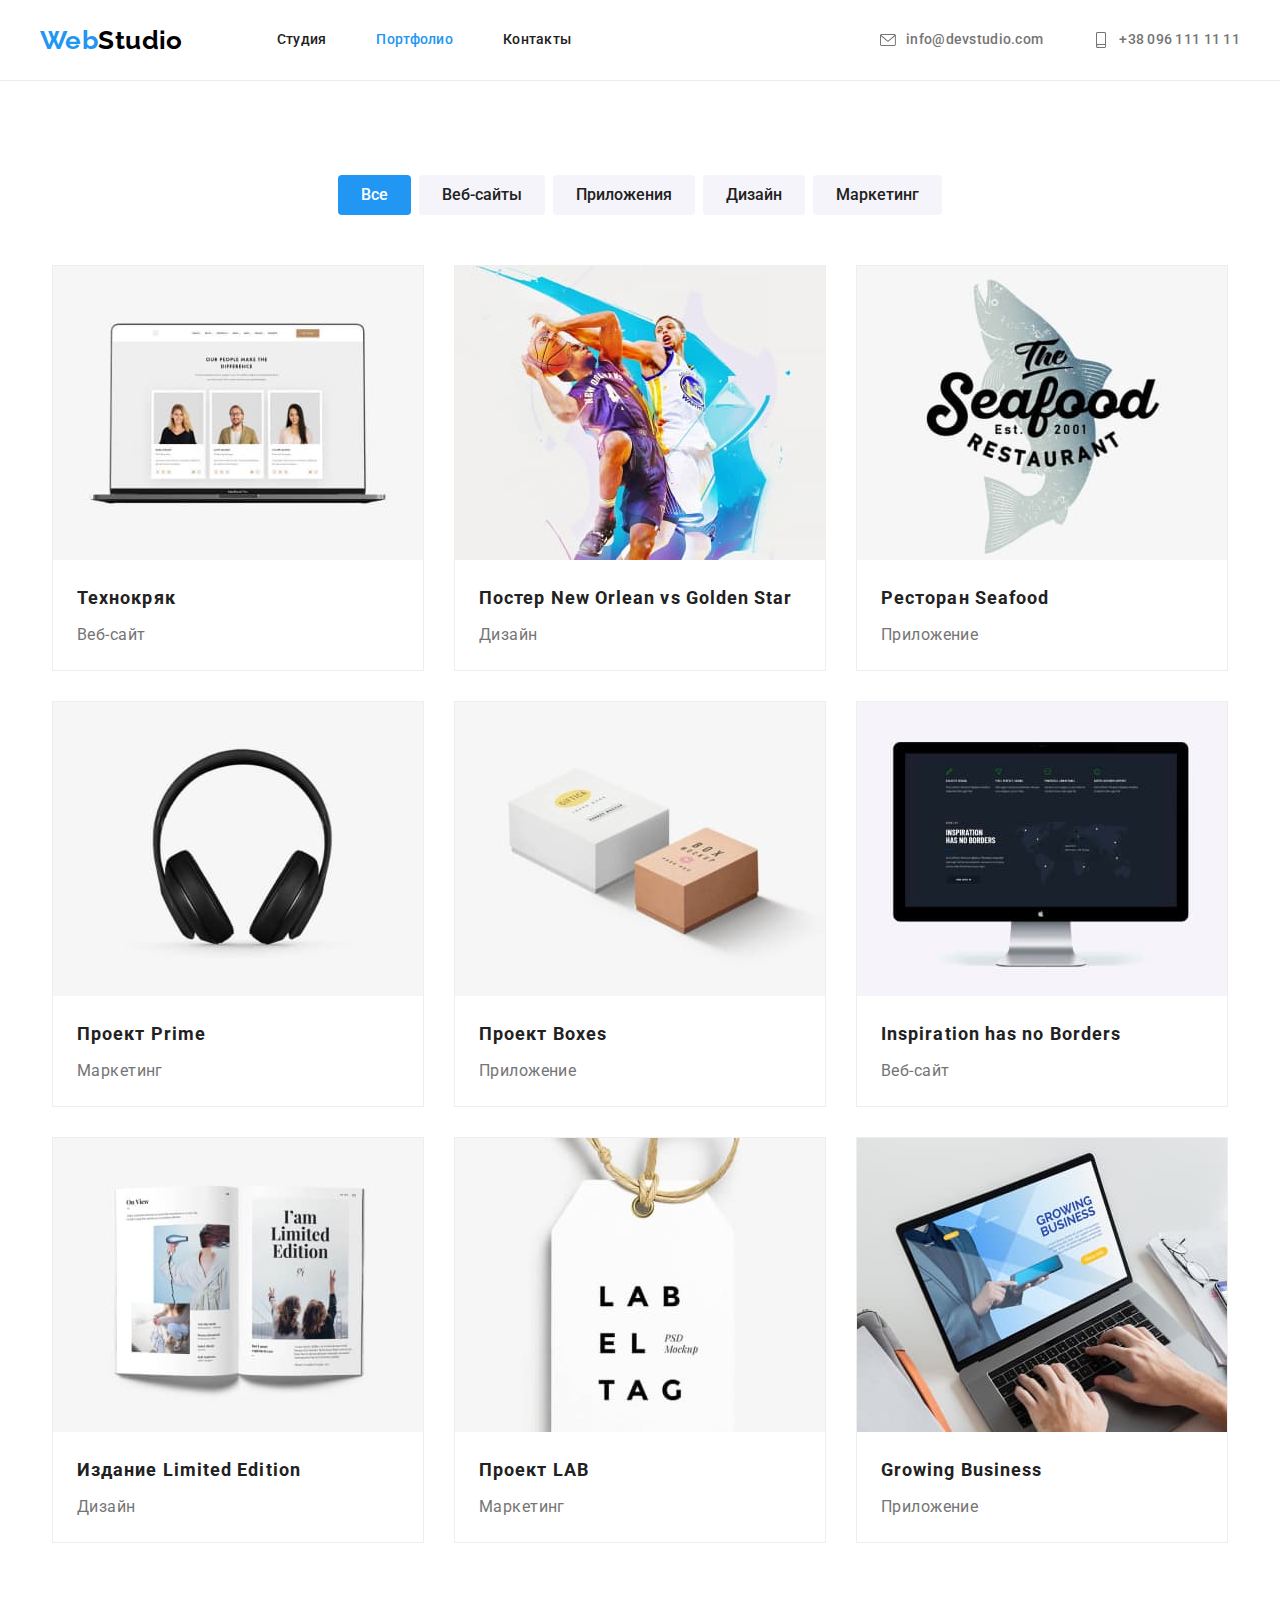
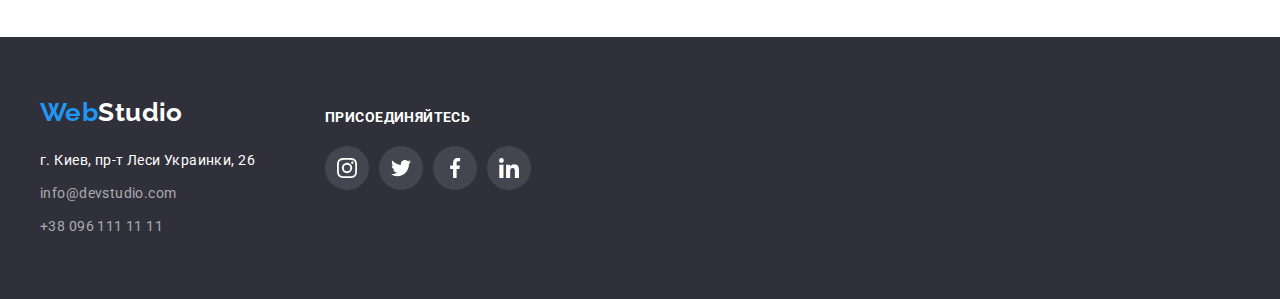
==== portfolio.html @ e57b264e "Initial commit" ====
<!DOCTYPE html>
<html lang="ru">

<head>
    <meta charset="UTF-8">
    <meta http-equiv="X-UA-Compatible" content="IE=edge">
    <meta name="viewport" content="width=device-width, initial-scale=1.0">
    <title>Portfolio</title>
    <!-- Project fonts -->
    <link rel="preconnect" href="https://fonts.googleapis.com">
    <link rel="preconnect" href="https://fonts.gstatic.com" crossorigin>
    <link
        href="https://fonts.googleapis.com/css2?family=Raleway:wght@700&family=Roboto:wght@400;500;700;900&display=swap"
        rel="stylesheet">
    <!-- Custom styles -->
    <link rel="stylesheet" href="./css/styles.css">
</head>

<body>
    <!-- Шапка -->
    <header class="header">
        <div class="container header-container">
            <a class="logo header-logo" href="./index.html">Web<span class="logo-studio">Studio</span></a>
            <nav class="navigation">
                <ul class="list navigation-header">
                    <li class="navigation-item">
                        <a class="link link-navigation" href="./index.html">Студия</a>
                    </li>
                    <li class="navigation-item">
                        <a class="link current link-navigation" href="./portfolio.html">Портфолио</a>
                    </li>
                    <li class="navigation-item">
                        <a class="link link-navigation" href="">Контакты</a>
                    </li>
                </ul>
            </nav>
            <ul class="list contact-header">
                <li class="item">
                    <a class="link link-contact-header" href="mailto:info@devstudio.com">
                        <svg class="email-icon">
                            <use href="./images/icon/sprite.svg#envelop"></use>
                        </svg>
                        info@devstudio.com
                    </a>
                </li>
                <li class="item">
                    <a class="link link-contact-header" href="tel:+380961111111">
                        <svg class="tel-icon">
                            <use href="./images/icon/sprite.svg#smartphone" width="16" height="16"></use>
                        </svg>
                        +38 096 111 11 11
                    </a>
                </li>
            </ul>
        </div>
    </header>
    <main>
        <!-- Портфолио -->
        <section class="portfolio section">
            <div class="container">
                <h1 class="hidden">Портфолио</h1>
                <ul class="list list-button">
                    <li class="item"><button class="btn current-portfolio portfolio-btn" type="button">Все</button></li>
                    <li class="item"><button class="btn portfolio-btn" type="button">Веб-сайты</button></li>
                    <li class="item"><button class="btn portfolio-btn" type="button">Приложения</button></li>
                    <li class="item"><button class="btn portfolio-btn" type="button">Дизайн</button></li>
                    <li class="item"><button class="btn portfolio-btn" type="button">Маркетинг</button></li>
                </ul>
                <ul class="list list-portfolio">
                    <li class="portfolio-item">
                        <a class="link" href="">
                            <figure class="portfolio-figure">
                                <img src="./images/portfolio/tehnokryak.jpg" alt="Технокряк" width="370">
                                <figcaption class="figcaption-portfolio">
                                    <h2 class="title-cards">Технокряк</h2>
                                    <p class="text-cards">Веб-сайт</p>
                                </figcaption>
                            </figure>
                        </a>
                    </li>
                    <li class="portfolio-item">
                        <a class="link" href="">
                            <figure class="portfolio-figure">
                                <img src="./images/portfolio/orlean.jpg" alt="Постер New Orlean vs Golden Star"
                                    width="370">
                                <figcaption class="figcaption-portfolio">
                                    <h2 class="title-cards">Постер New Orlean vs Golden Star</h2>
                                    <p class="text-cards">Дизайн</p>
                                </figcaption>
                            </figure>
                        </a>
                    </li>
                    <li class="portfolio-item">
                        <a class="link" href="">
                            <figure class="portfolio-figure">
                                <img src="./images/portfolio/seafood.jpg" alt="Ресторан Seafood" width="370">
                                <figcaption class="figcaption-portfolio">
                                    <h2 class="title-cards">Ресторан Seafood</h2>
                                    <p class="text-cards">Приложение</p>
                                </figcaption>
                            </figure>
                        </a>
                    </li>
                    <li class="portfolio-item">
                        <a class="link" href="">
                            <figure class="portfolio-figure">
                                <img src="./images/portfolio/prime.jpg" alt="Проект Prime" width="370">
                                <figcaption class="figcaption-portfolio">
                                    <h2 class="title-cards">Проект Prime</h2>
                                    <p class="text-cards">Маркетинг</p>
                                </figcaption>
                            </figure>
                        </a>
                    </li>
                    <li class="portfolio-item">
                        <a class="link" href="">
                            <figure class="portfolio-figure">
                                <img src="./images/portfolio/boxes.jpg" alt="Проект Boxes" width="370">
                                <figcaption class="figcaption-portfolio">
                                    <h2 class="title-cards">Проект Boxes</h2>
                                    <p class="text-cards">Приложение</p>
                                </figcaption>
                            </figure>
                        </a>
                    </li>
                    <li class="portfolio-item">
                        <a class="link" href="">
                            <figure class="portfolio-figure">
                                <img src="./images/portfolio/borders.jpg" alt="Inspiration has no Borders" width="370">
                                <figcaption class="figcaption-portfolio">
                                    <h2 class="title-cards">Inspiration has no Borders</h2>
                                    <p class="text-cards">Веб-сайт</p>
                                </figcaption>
                            </figure>
                        </a>
                    </li>
                    <li class="portfolio-item">
                        <a class="link" href="">
                            <figure class="portfolio-figure">
                                <img src="./images/portfolio/limited.jpg" alt="Издание Limited Edition" width="370">
                                <figcaption class="figcaption-portfolio">
                                    <h2 class="title-cards">Издание Limited Edition</h2>
                                    <p class="text-cards">Дизайн</p>
                                </figcaption>
                            </figure>
                        </a>
                    </li>
                    <li class="portfolio-item">
                        <a class="link" href="">
                            <figure class="portfolio-figure">
                                <img src="./images/portfolio/lab.jpg" alt="Проект LAB" width="370">
                                <figcaption class="figcaption-portfolio">
                                    <h2 class="title-cards">Проект LAB</h2>
                                    <p class="text-cards">Маркетинг</p>
                                </figcaption>
                            </figure>
                        </a>
                    </li>
                    <li class="portfolio-item">
                        <a class="link" href="">
                            <figure class="portfolio-figure">
                                <img src="./images/portfolio/growing.jpg" alt="Growing Business" width="370">
                                <figcaption class="figcaption-portfolio">
                                    <h2 class="title-cards">Growing Business</h2>
                                    <p class="text-cards">Приложение</p>
                                </figcaption>
                            </figure>
                        </a>
                    </li>
                </ul>
            </div>

        </section>
    </main>
    <!-- Підвал -->
    <footer class="footer">
        <div class="container">
            <div class="footer-container">
                <div class="footer-container-address">
                    <a href="./index.html" class="logo">Web<span class="footer-logo-studio">Studio</span></a>
                    <ul class="list footer-list-address">
                        <li class="item">
                            <address class="footer-address">г. Киев, пр-т Леси Украинки, 26</address>
                        </li>
                        <li class="item"><a class="link link-contact-footer"
                                href="mailto:info@devstudio.com">info@devstudio.com</a></li>
                        <li class="item"><a class="link link-contact-footer" href="tel:+380961111111">+38 096 111 11
                                11</a>
                        </li>
                    </ul>
                </div>
                <div class="social-networks-footer">
                    <h2 class="footer-title">присоединяйтесь</h2>
                    <ul class="list list-footer-icons">
                        <li class="item item-footer-icons">
                            <a class="link-footer-icons" href="">
                                <svg width="20" height="20">
                                    <use href="./images/icon/sprite.svg#instagram"></use>
                                </svg>
                            </a>
                        </li>
                        <li class="item item-footer-icons">
                            <a class="link-footer-icons" href="">
                                <svg width="20" height="20">
                                    <use href="./images/icon/sprite.svg#twitter"></use>
                                </svg>
                            </a>
                        </li>
                        <li class="item item-footer-icons">
                            <a class="link-footer-icons" href="">
                                <svg width="20" height="20">
                                    <use href="./images/icon/sprite.svg#facebook"></use>
                                </svg>
                            </a>
                        </li>
                        <li class="item item-footer-icons">
                            <a class="link-footer-icons" href="">
                                <svg width="20" height="20">
                                    <use href="./images/icon/sprite.svg#linkedin"></use>
                                </svg>
                            </a>
                        </li>

                    </ul>
                </div>
            </div>
        </div>
    </footer>
</body>

</html>
---- css/styles.css ----
/* ======================= */
/*        VARIABLES*/
/* ======================= */
:root {
    /* main */
    --main-color: #757575;
    --white-color: #ffffff;
    --blue-color: #2196F3;
    --black-color: #000000;
    --title-color: #212121;
    --grey-cl-icons: #AFB1B8;
    --background-black-color: #2F303A;
    --bg-grey-cl: #C4C4C4;
    --link-contact-footer: rgba(255, 255, 255, 0.6);
    --bg-cl-footer-icons: rgba(255, 255, 255, 0.1);
    --bg-cl-hero-btn-hover: #188CE8;
    --brd-bot-header: #ECECEC;
    /* portfolio */
    --background-color-portfolio-btn: #F5F4FA;
    --brd-cl-portfolio-fig: #EEEEEE;

}

/* ================== */
/*        BODY */
/* ================== */
body {
    margin: 0;

    font-family: Roboto, sans-serif;
    /* font-style: normal;
    font-weight: 400; */
    font-size: 14px;
    line-height: 1.71;

    letter-spacing: 0.03em;

    color: var(--main-color);
    background-color: var(--white-color);
}

/* Секції */
.section {
    padding-top: 94px;
    padding-bottom: 94px;
}

/* Контейнер */
.container {
    /* outline: 1px solid red; */
    width: 1200px;

    padding-left: 15px;
    padding-right: 15px;

    margin-left: auto;
    margin-right: auto;
}

/* h1,h2,h3,h4,h5,h6,p / margin: 0 */
h1,
h2,
h3,
h4,
h5,
h6,
p {
    margin: 0;
}

img {
    display: block;
}

/* list */
.list {
    list-style: none;

    margin: 0;
    padding: 0;
}

/* link */
.link {
    text-decoration: none;
}

/* button */
.btn {
    font-family: inherit;
    cursor: pointer;
}

/* Приховані заголовки */
.hidden {
    /* display: none; */
    position: absolute;
    white-space: nowrap;
    width: 1px;
    height: 1px;
    overflow: hidden;
    border: 0;
    padding: 0;
    clip: rect(0 0 0 0);
    clip-path: inset(50%);
    margin: -1px;
}

.title {
    font-weight: 700;
    font-size: 36px;
    line-height: 1.17;
    text-align: center;

    color: var(--title-color);
}

/* ================== */
/*        HEADER */
/* ================== */
.header {
    border-bottom: 1px solid var(--brd-bot-header);
}

/* Контейнер Flex */

.header-container {
    display: flex;
    align-items: center;
}

/* logo */
.header-logo {
    margin-right: 94px;
}

.logo {
    font-family: Raleway, sans-serif;
    font-weight: 700;
    font-size: 26px;
    line-height: 1.19;

    text-decoration: none;

    color: var(--blue-color);
}

.logo-studio {
    color: var(--black-color);
}

/* header-navigation */
.navigation-header {
    display: flex;
    align-items: center;
}

.navigation-item:not(:last-child) {
    margin-right: 50px;
}

.link-navigation {
    display: block;
    padding-top: 32px;
    padding-bottom: 32px;

    font-weight: 500;

    line-height: 1.14;
    letter-spacing: 0.02em;

    color: var(--title-color);

}

/* contact-header */
.contact-header {
    display: flex;
    margin-left: auto;
}

.link-contact-header {
    /* display: block; */
    display: flex;
    padding-top: 32px;
    padding-bottom: 32px;

    font-weight: 500;

    line-height: 1.14;
    letter-spacing: 0.02em;

    color: var(--main-color);
    fill: var(--main-color);
}

.contact-header .item:not(:last-child) {
    margin-right: 50px;
}

.link-contact-header:focus,
.link-contact-header:hover,
.link-navigation:focus,
.link-navigation:hover {
    color: var(--blue-color);
    fill: var(--blue-color);
}

.current {
    color: var(--blue-color);
}

.email-icon {
    width: 16px;
    height: 16px;
    margin-right: 10px;
}

.tel-icon {
    width: 16px;
    height: 16px;
    margin-right: 10px;
}

/* ================== */
/*       FOOTER */
/* ================== */

.footer {
    /* min-width: 1600px; */

    margin-left: auto;
    margin-right: auto;
    padding-top: 60px;
    padding-bottom: 60px;

    background-color: var(--background-black-color);
}

.footer-list-address {
    margin-top: 20px;
}

.footer-list-address .item:not(:last-child) {
    margin-bottom: 9px;
}

/* Logo */
.footer-logo-studio {
    color: var(--white-color);
}

/* address */
.footer-address {
    font-style: normal;
    color: var(--white-color);
}

.link-contact-footer {
    color: var(--link-contact-footer);
}

.footer-container {
    display: flex;
}

.footer-container-address {
    margin-right: 70px;
}

/* social-networks */
.social-networks-footer {
    margin-top: 12px;
    /* align-items: baseline; */
}

.footer-title {

    font-weight: 700;
    font-size: 14px;
    line-height: 1.17;
    text-transform: uppercase;


    color: var(--white-color);

    /* margin-top: 12px; */
    margin-bottom: 20px;
}

.link-footer-icons {
    display: flex;
    justify-content: center;
    align-items: center;
    width: 44px;
    height: 44px;

    background-color: var(--bg-cl-footer-icons);
    border-radius: 50%;
    fill: var(--white-color);


}

.link-footer-icons:hover {

    background-color: var(--blue-color);
    border-radius: 50%;
}

.list-footer-icons {
    display: flex;
    max-height: 44px;
    /* background-color: teal; */
}

.item-footer-icons:not(:last-child) {
    margin-right: 10px;
}


/* =============================================== */
/*                      MAIN */
/* =============================================== */
/* ================== */
/*       HERO */
/* ================== */
.hero {
    padding-top: 200px;
    padding-bottom: 200px;
    margin-left: auto;
    margin-right: auto;
    /* min-width: 1600px; */

    background-position: center;
    background-repeat: no-repeat;
    background-size: cover;

    background-color: var(--bg-grey-cl);
    background-image: url(../images/hero/hero-bg.png),
        url(../images/hero/hero-img.png);

}

.hero-container {
    text-align: center;

}

/* title */
.hero-title {
    margin-bottom: 30px;

    font-weight: 900;
    font-size: 44px;
    line-height: 1.36;

    letter-spacing: 0.06em;
    text-transform: uppercase;

    color: #FFFFFF;
}

/* button */
.hero-btn {
    display: inline-block;

    padding: 10px 32px;
    min-width: 200px;
    border: 1px solid transparent;
    border-radius: 4px;
    text-align: center;


    font-weight: 700;
    font-size: 16px;
    line-height: 1.88;

    color: var(--white-color);

    background-color: var(--blue-color);
}

.hero-btn:focus,
.hero-btn:hover {
    background-color: var(--bg-cl-hero-btn-hover);
}

/* ================== */
/*     BENEFITS */
/* ================== */
.benefits {
    padding-bottom: 0;
}

.list-benefits {
    display: flex;
    justify-content: space-between;
    /* margin-bottom: -94px; */
}

.list-benefits .item {
    margin-right: 30px;
    width: 270px;
}

.list-benefits .item:last-child {
    margin-right: 0;
}

.benefits-icon {
    display: flex;
    justify-content: center;
    align-items: center;
    width: 100%;
    height: 120px;

    margin-bottom: 30px;

    background-color: var(--background-color-portfolio-btn);
}





/* title */
.title-benefits {
    margin-bottom: 10px;

    font-weight: 700;
    font-size: 14px;
    line-height: 1.14;
    text-transform: uppercase;
    text-align: left;

    color: var(--title-color);
}

/* ================== */
/*    WHAT WE DO */
/* ================== */
.title-work {
    margin-bottom: 50px;

    font-weight: 700;
    font-size: 36px;
    line-height: 1.17;
    text-align: center;

    color: var(--title-color);
}

.list-work {
    display: flex;
    justify-content: space-between;
}

.list-work .item:not(:last-child) {
    margin-right: 30px;
}

/* ================== */
/*      OUR TEAM */
/* ================== */
.list-team {
    display: flex;
    justify-content: space-between;
}

.team {
    /* min-width: 1600px; */

    margin-left: auto;
    margin-right: auto;

    background-color: var(--background-color-portfolio-btn);
}

.figure {
    margin: 0;
    box-shadow: 0px 1px 3px rgba(0, 0, 0, 0.12),
        0px 1px 1px rgba(0, 0, 0, 0.14),
        0px 2px 1px rgba(0, 0, 0, 0.2);
    border-radius: 0px 0px 4px 4px;
    background-color: var(--white-color);
}

.figcaption {
    padding-top: 30px;
    padding-bottom: 30px;
}

.list-team .item:not(:last-child) {
    margin-right: 30px;
}

.list-team .title {
    margin-bottom: 10px;
}

.list-team .text {
    margin-bottom: 16px;
}


/* title */
.title-team {
    margin-bottom: 50px;

    font-weight: 700;
    font-size: 36px;
    line-height: 1.17;
    text-align: center;

    color: var(--title-color);
}

.team .title {
    font-weight: 500;
    font-size: 16px;
    line-height: 1.19;

    text-align: center;

    color: var(--title-color);
}

.text {
    font-size: 16px;
    line-height: 1.19;

    text-align: center;
}

.list-team-icons {
    display: flex;
    width: 206px;
    height: 44px;

    margin-left: auto;
    margin-right: auto;
    justify-content: center;
    align-items: center;

}

.item-icons:not(:last-child) {
    margin-right: 10px;
}

.link-team-icons {
    display: flex;
    justify-content: center;
    align-items: center;

    width: 44px;
    height: 44px;

    /* background-color: teal; */

    fill: var(--grey-cl-icons);
}


.link-team-icons:hover,
.link-team-icons:focus {
    fill: var(--white-color);
    background-color: var(--bg-cl-hero-btn-hover);
    border-radius: 50%;
}

/*==================*/
/*      CLIENTS */
/* ================== */

.title-clients {
    margin-bottom: 50px;
}

.list-logo {
    display: flex;
}

.link-logo {
    display: flex;
    justify-content: center;
    align-items: center;

    width: 170px;
    height: 92px;

    /* padding: 16px 32px; */

    border: 1px solid #AFB1B8;
    border-radius: 4px;

    fill: var(--grey-cl-icons);

    /* background-color: teal; */
}

.list-logo .item:not(:last-child) {
    margin-right: 30px;
}

.link-logo:hover,
.link-logo:focus {
    border: 1px solid var(--blue-color);
    fill: var(--blue-color);
}

/* =============================================== */
/*                      PORTFOLIO */
/* =============================================== */

/* button */
.list-button {
    display: flex;
    justify-content: center;

    margin-bottom: 50px;
}

.portfolio .item:not(:last-child) {
    margin-right: 8px;
}

.portfolio-btn {
    padding: 6px 22px;
    border: 1px solid transparent;
    border-radius: 4px;

    font-weight: 500;
    font-size: 16px;
    line-height: 1.62;

    text-align: center;

    color: var(--title-color);
    background-color: var(--background-color-portfolio-btn);
}

.portfolio-btn:focus,
.portfolio-btn:hover {
    background-color: var(--blue-color);
    color: var(--white-color);
    box-shadow: 0px 3px 1px rgba(0, 0, 0, 0.1),
        0px 1px 2px rgba(0, 0, 0, 0.08),
        0px 2px 2px rgba(0, 0, 0, 0.12);
}

.current-portfolio {
    background-color: var(--blue-color);
    color: var(--white-color);
}

/* cards */
.list-portfolio {
    display: flex;
    flex-wrap: wrap;
    justify-content: center;
}

.figcaption-portfolio {
    padding-top: 20px;
    padding-bottom: 20px;
    padding-left: 24px;
    padding-right: 24px;
}

.portfolio-item {
    border: 1px solid var(--brd-cl-portfolio-fig);
    margin-right: 30px;
    margin-bottom: 30px;

    background-color: var(--white-color);
}

.portfolio-item:nth-child(3n) {
    margin-right: 0;
}

.portfolio-item:nth-last-child(-n+3) {
    margin-bottom: 0;
}

.portfolio-item:hover,
.portfolio-item:focus {
    box-shadow: 0px 1px 1px rgba(0, 0, 0, 0.12),
        0px 4px 4px rgba(0, 0, 0, 0.06),
        1px 4px 6px rgba(0, 0, 0, 0.16);
}

.portfolio-figure {
    margin: 0;

    /* background-color: tomato; */
}

.title-cards {
    margin-bottom: 4px;

    font-weight: 700;
    font-size: 18px;
    line-height: 2;

    letter-spacing: 0.06em;

    color: var(--title-color);
}

.text-cards {
    font-size: 16px;
    line-height: 1.88;

    color: var(--main-color);
}
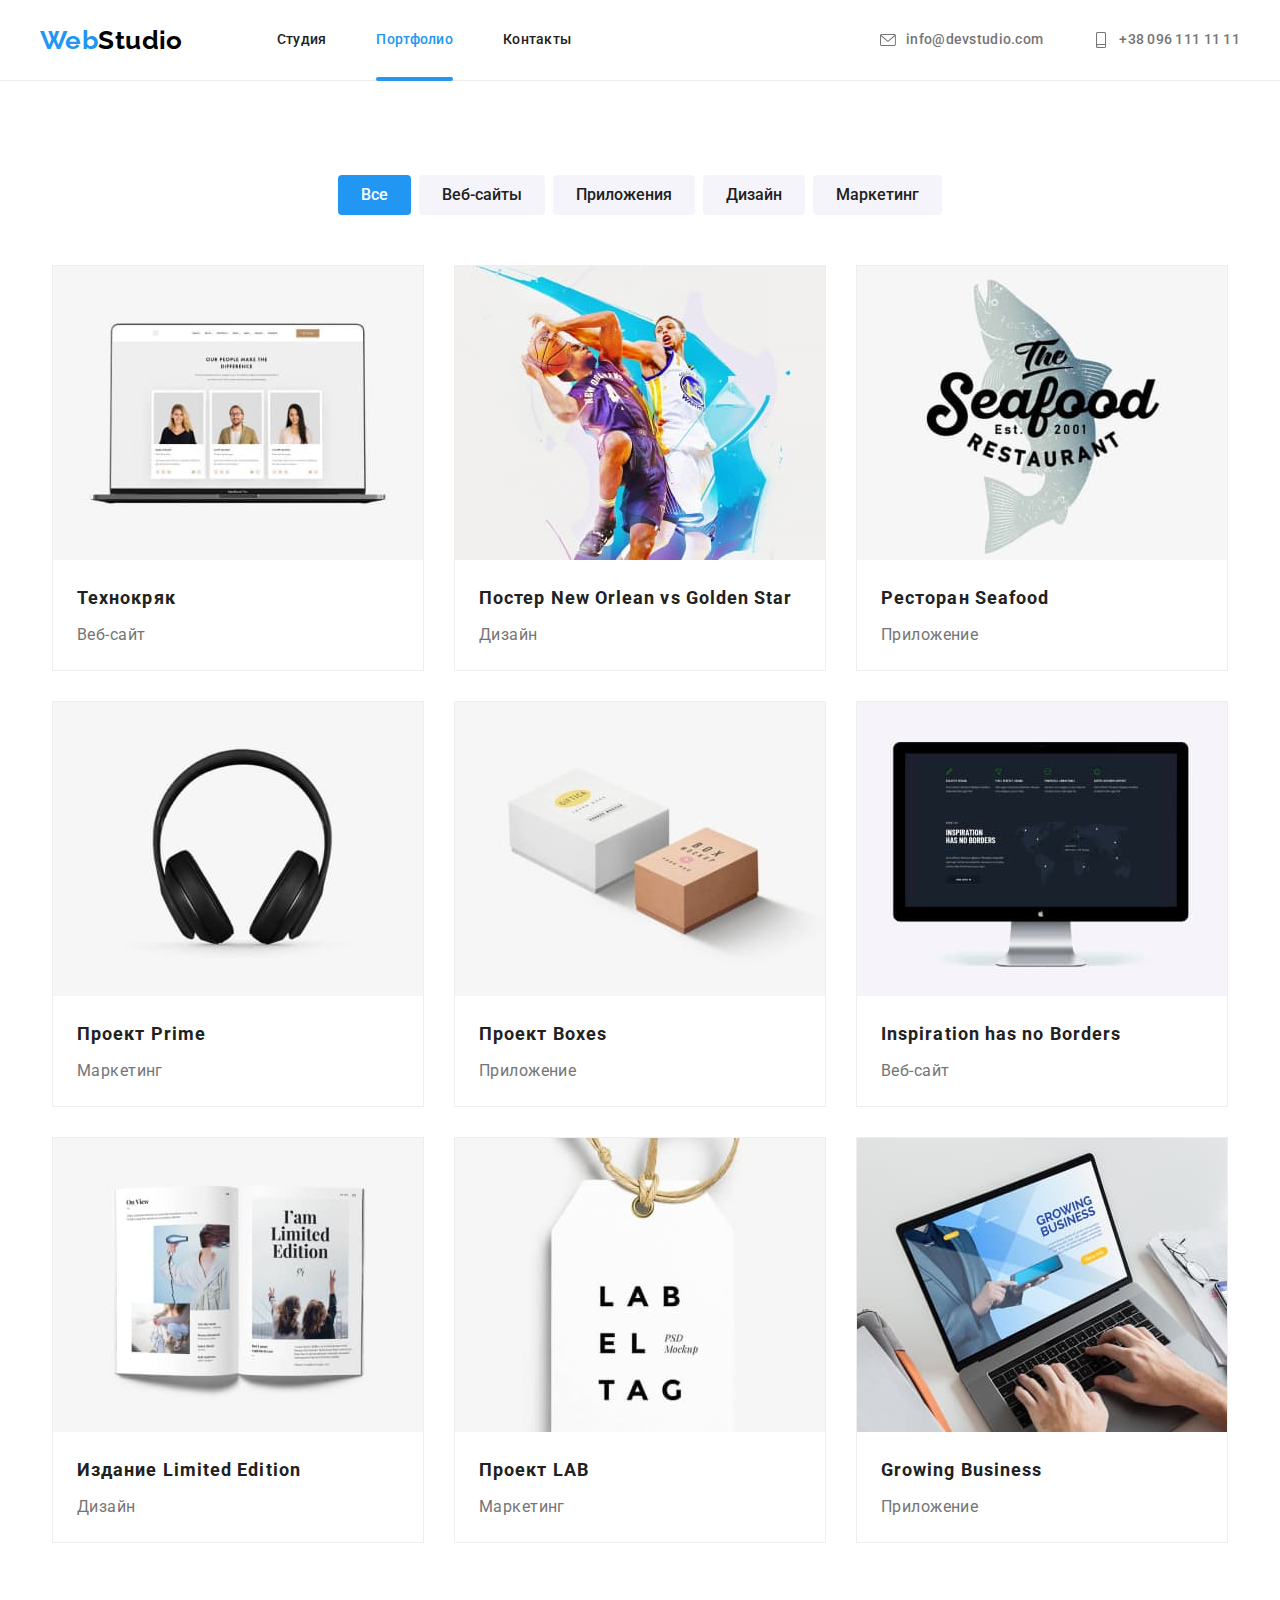
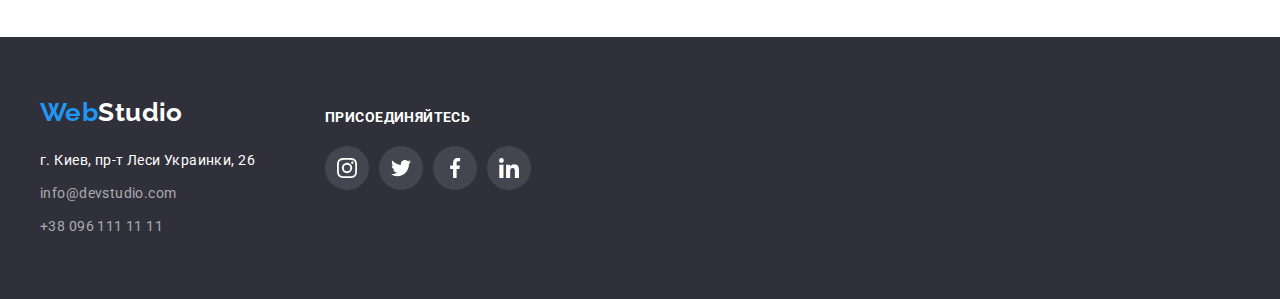
==== commit eb1a040a: "Створює опис карток при hover і focus" ====
--- a/portfolio.html
+++ b/portfolio.html
@@ -70,7 +70,17 @@
                     <li class="portfolio-item">
                         <a class="link" href="">
                             <figure class="portfolio-figure">
-                                <img src="./images/portfolio/tehnokryak.jpg" alt="Технокряк" width="370">
+                                <div class="img-cont-portfolio">
+                                    <img src="./images/portfolio/tehnokryak.jpg" alt="Технокряк" width="370">
+                                    <p class="img-portfolio-description">Ресурс предлагает комплексные
+                                        предложения
+                                        с разным
+                                        уровнем функционала и сервисов. Все это позволит посетителю получить
+                                        исчерпывающие
+                                        сведения о компании или частном лице.
+                                    </p>
+                                </div>
+
                                 <figcaption class="figcaption-portfolio">
                                     <h2 class="title-cards">Технокряк</h2>
                                     <p class="text-cards">Веб-сайт</p>
@@ -81,8 +91,17 @@
                     <li class="portfolio-item">
                         <a class="link" href="">
                             <figure class="portfolio-figure">
-                                <img src="./images/portfolio/orlean.jpg" alt="Постер New Orlean vs Golden Star"
-                                    width="370">
+                                <div class="img-cont-portfolio">
+                                    <img src="./images/portfolio/orlean.jpg" alt="Постер New Orlean vs Golden Star"
+                                        width="370">
+                                    <p class="img-portfolio-description">Ресурс предлагает комплексные
+                                        предложения
+                                        с разным
+                                        уровнем функционала и сервисов. Все это позволит посетителю получить
+                                        исчерпывающие
+                                        сведения о компании или частном лице.
+                                    </p>
+                                </div>
                                 <figcaption class="figcaption-portfolio">
                                     <h2 class="title-cards">Постер New Orlean vs Golden Star</h2>
                                     <p class="text-cards">Дизайн</p>
@@ -93,7 +112,17 @@
                     <li class="portfolio-item">
                         <a class="link" href="">
                             <figure class="portfolio-figure">
-                                <img src="./images/portfolio/seafood.jpg" alt="Ресторан Seafood" width="370">
+                                <div class="img-cont-portfolio">
+                                    <img src="./images/portfolio/seafood.jpg" alt="Ресторан Seafood" width="370">
+                                    <p class="img-portfolio-description">Ресурс предлагает комплексные
+                                        предложения
+                                        с разным
+                                        уровнем функционала и сервисов. Все это позволит посетителю получить
+                                        исчерпывающие
+                                        сведения о компании или частном лице.
+                                    </p>
+                                </div>
+
                                 <figcaption class="figcaption-portfolio">
                                     <h2 class="title-cards">Ресторан Seafood</h2>
                                     <p class="text-cards">Приложение</p>
@@ -104,7 +133,16 @@
                     <li class="portfolio-item">
                         <a class="link" href="">
                             <figure class="portfolio-figure">
-                                <img src="./images/portfolio/prime.jpg" alt="Проект Prime" width="370">
+                                <div class="img-cont-portfolio">
+                                    <img src="./images/portfolio/prime.jpg" alt="Проект Prime" width="370">
+                                    <p class="img-portfolio-description">Ресурс предлагает комплексные
+                                        предложения
+                                        с разным
+                                        уровнем функционала и сервисов. Все это позволит посетителю получить
+                                        исчерпывающие
+                                        сведения о компании или частном лице.
+                                    </p>
+                                </div>
                                 <figcaption class="figcaption-portfolio">
                                     <h2 class="title-cards">Проект Prime</h2>
                                     <p class="text-cards">Маркетинг</p>
@@ -115,7 +153,16 @@
                     <li class="portfolio-item">
                         <a class="link" href="">
                             <figure class="portfolio-figure">
-                                <img src="./images/portfolio/boxes.jpg" alt="Проект Boxes" width="370">
+                                <div class="img-cont-portfolio">
+                                    <img src="./images/portfolio/boxes.jpg" alt="Проект Boxes" width="370">
+                                    <p class="img-portfolio-description">Ресурс предлагает комплексные
+                                        предложения
+                                        с разным
+                                        уровнем функционала и сервисов. Все это позволит посетителю получить
+                                        исчерпывающие
+                                        сведения о компании или частном лице.
+                                    </p>
+                                </div>
                                 <figcaption class="figcaption-portfolio">
                                     <h2 class="title-cards">Проект Boxes</h2>
                                     <p class="text-cards">Приложение</p>
@@ -126,7 +173,17 @@
                     <li class="portfolio-item">
                         <a class="link" href="">
                             <figure class="portfolio-figure">
-                                <img src="./images/portfolio/borders.jpg" alt="Inspiration has no Borders" width="370">
+                                <div class="img-cont-portfolio">
+                                    <img src="./images/portfolio/borders.jpg" alt="Inspiration has no Borders"
+                                        width="370">
+                                    <p class="img-portfolio-description">Ресурс предлагает комплексные
+                                        предложения
+                                        с разным
+                                        уровнем функционала и сервисов. Все это позволит посетителю получить
+                                        исчерпывающие
+                                        сведения о компании или частном лице.
+                                    </p>
+                                </div>
                                 <figcaption class="figcaption-portfolio">
                                     <h2 class="title-cards">Inspiration has no Borders</h2>
                                     <p class="text-cards">Веб-сайт</p>
@@ -137,7 +194,17 @@
                     <li class="portfolio-item">
                         <a class="link" href="">
                             <figure class="portfolio-figure">
-                                <img src="./images/portfolio/limited.jpg" alt="Издание Limited Edition" width="370">
+                                <div class="img-cont-portfolio">
+                                    <img src="./images/portfolio/limited.jpg" alt="Издание Limited Edition" width="370">
+                                    <p class="img-portfolio-description">Ресурс предлагает комплексные
+                                        предложения
+                                        с разным
+                                        уровнем функционала и сервисов. Все это позволит посетителю получить
+                                        исчерпывающие
+                                        сведения о компании или частном лице.
+                                    </p>
+                                </div>
+
                                 <figcaption class="figcaption-portfolio">
                                     <h2 class="title-cards">Издание Limited Edition</h2>
                                     <p class="text-cards">Дизайн</p>
@@ -148,7 +215,17 @@
                     <li class="portfolio-item">
                         <a class="link" href="">
                             <figure class="portfolio-figure">
-                                <img src="./images/portfolio/lab.jpg" alt="Проект LAB" width="370">
+                                <div class="img-cont-portfolio">
+                                    <img src="./images/portfolio/lab.jpg" alt="Проект LAB" width="370">
+                                    <p class="img-portfolio-description">Ресурс предлагает комплексные
+                                        предложения
+                                        с разным
+                                        уровнем функционала и сервисов. Все это позволит посетителю получить
+                                        исчерпывающие
+                                        сведения о компании или частном лице.
+                                    </p>
+                                </div>
+
                                 <figcaption class="figcaption-portfolio">
                                     <h2 class="title-cards">Проект LAB</h2>
                                     <p class="text-cards">Маркетинг</p>
@@ -159,7 +236,16 @@
                     <li class="portfolio-item">
                         <a class="link" href="">
                             <figure class="portfolio-figure">
-                                <img src="./images/portfolio/growing.jpg" alt="Growing Business" width="370">
+                                <div class="img-cont-portfolio">
+                                    <img src="./images/portfolio/growing.jpg" alt="Growing Business" width="370">
+                                    <p class="img-portfolio-description">Ресурс предлагает комплексные
+                                        предложения
+                                        с разным
+                                        уровнем функционала и сервисов. Все это позволит посетителю получить
+                                        исчерпывающие
+                                        сведения о компании или частном лице.
+                                    </p>
+                                </div>
                                 <figcaption class="figcaption-portfolio">
                                     <h2 class="title-cards">Growing Business</h2>
                                     <p class="text-cards">Приложение</p>
--- a/css/styles.css
+++ b/css/styles.css
@@ -15,9 +15,14 @@
     --bg-cl-footer-icons: rgba(255, 255, 255, 0.1);
     --bg-cl-hero-btn-hover: #188CE8;
     --brd-bot-header: #ECECEC;
+    --bg-work-description: rgba(47, 48, 58, 0.8);
+    --bg-portfolio-description: rgba(33, 150, 243, 0.9);
     /* portfolio */
     --background-color-portfolio-btn: #F5F4FA;
     --brd-cl-portfolio-fig: #EEEEEE;
+
+
+
 
 }
 
@@ -160,18 +165,20 @@
 }
 
 .link-navigation {
+    position: relative;
+
     display: block;
     padding-top: 32px;
     padding-bottom: 32px;
 
     font-weight: 500;
-
     line-height: 1.14;
     letter-spacing: 0.02em;
 
     color: var(--title-color);
 
 }
+
 
 /* contact-header */
 .contact-header {
@@ -206,9 +213,40 @@
     fill: var(--blue-color);
 }
 
+/* Підкреслення */
+.link-navigation:hover::after,
+.link-navigation:focus::after {
+    position: absolute;
+
+    content: "";
+    display: block;
+    height: 4px;
+    width: 100%;
+    background-color: var(--blue-color);
+
+    bottom: -1px;
+    left: 0;
+    border-radius: 2px;
+}
+
 .current {
     color: var(--blue-color);
 }
+
+.current::after {
+    position: absolute;
+
+    content: "";
+    display: block;
+    height: 4px;
+    width: 100%;
+    background-color: var(--blue-color);
+
+    bottom: -1px;
+    left: 0;
+    border-radius: 2px;
+}
+
 
 .email-icon {
     width: 16px;
@@ -340,6 +378,7 @@
     background-image: url(../images/hero/hero-bg.png),
         url(../images/hero/hero-img.png);
 
+
 }
 
 .hero-container {
@@ -459,6 +498,35 @@
 .list-work .item:not(:last-child) {
     margin-right: 30px;
 }
+
+/* Опис зображень */
+.list-work .item {
+    position: relative;
+}
+
+.img-work-description {
+    display: flex;
+    width: 100%;
+    height: 70px;
+    background-color: var(--bg-work-description);
+
+    justify-content: center;
+    align-items: center;
+
+    position: absolute;
+    left: 0;
+    bottom: 0;
+
+    font-weight: 700;
+    font-size: 14px;
+    line-height: 1.14;
+    text-transform: uppercase;
+
+    color: var(--white-color);
+
+}
+
+
 
 /* ================== */
 /*      OUR TEAM */
@@ -670,6 +738,8 @@
 }
 
 .portfolio-item {
+    position: relative;
+
     border: 1px solid var(--brd-cl-portfolio-fig);
     margin-right: 30px;
     margin-bottom: 30px;
@@ -693,6 +763,9 @@
 }
 
 .portfolio-figure {
+
+
+    width: 370px;
     margin: 0;
 
     /* background-color: tomato; */
@@ -715,4 +788,43 @@
     line-height: 1.88;
 
     color: var(--main-color);
+}
+
+/* Опис карточок */
+
+
+.img-portfolio-description {
+    position: absolute;
+    /* left: 0; */
+    /* top: 0; */
+
+    display: flex;
+    justify-content: center;
+    align-items: center;
+    padding-left: 24px;
+    padding-right: 24px;
+
+    max-width: 100%;
+    height: 294px;
+
+    transition: transform 250ms cubic-bezier(0.4, 0, 0.2, 1);
+
+    background-color: var(--bg-portfolio-description);
+
+    font-size: 18px;
+    line-height: 1.56;
+    color: var(--white-color);
+}
+
+
+.portfolio-item:hover .img-portfolio-description,
+.portfolio-item:focus .img-portfolio-description {
+
+    transform: translateY(-294px);
+
+}
+
+.img-cont-portfolio {
+    position: relative;
+    overflow: hidden;
 }